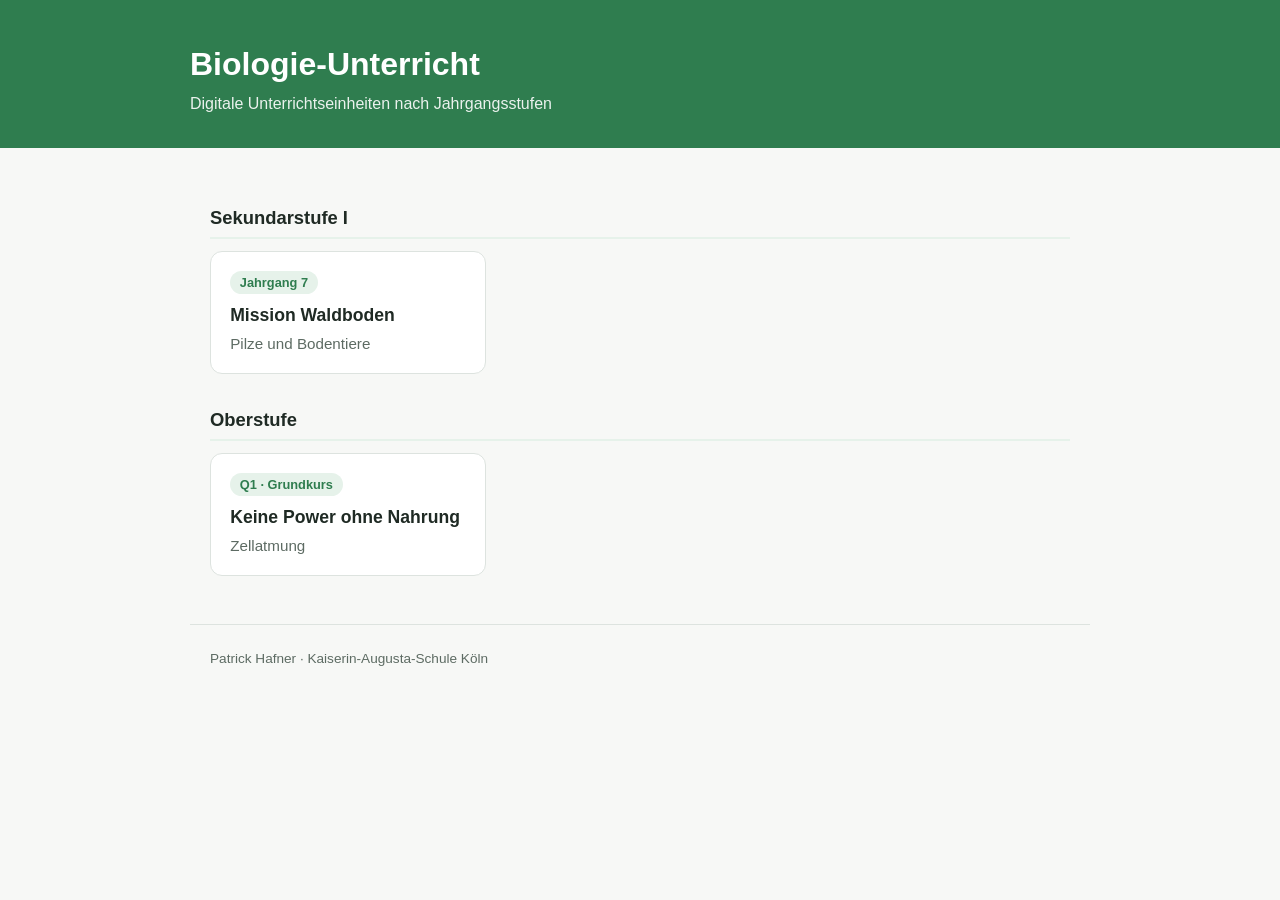
==== index.html @ 043a3196 "Startseite, gemeinsame Gestaltung und Ordnerstruktur anlegen Co-Authored-By: Claude Opus 5.5 <norepl" ====
<!DOCTYPE html>
<html lang="de">
<head>
  <meta charset="utf-8">
  <meta name="viewport" content="width=device-width, initial-scale=1">
  <title>Biologie-Unterricht | Digitale Unterrichtseinheiten</title>
  <link rel="stylesheet" href="style.css">
</head>
<body>
  <header>
    <div class="inhalt">
      <h1>Biologie-Unterricht</h1>
      <p>Digitale Unterrichtseinheiten nach Jahrgangsstufen</p>
    </div>
  </header>

  <main>
    <h2>Sekundarstufe I</h2>
    <div class="raster">
      <a class="karte" href="https://patrickha123.github.io/waldboden_bio_7/">
        <span class="stufe">Jahrgang 7</span>
        <h3>Mission Waldboden</h3>
        <p>Pilze und Bodentiere</p>
      </a>
    </div>

    <h2>Oberstufe</h2>
    <div class="raster">
      <a class="karte" href="https://patrickha123.github.io/zellatmung/zellatmung.html">
        <span class="stufe">Q1 · Grundkurs</span>
        <h3>Keine Power ohne Nahrung</h3>
        <p>Zellatmung</p>
      </a>
    </div>
  </main>

  <footer>
    Patrick Hafner · Kaiserin-Augusta-Schule Köln
  </footer>
</body>
</html>
---- style.css ----
:root {
  --akzent: #2f7d4f;
  --akzent-hell: #e6f2ea;
  --text: #1f2a24;
  --grau: #5d6b63;
  --hintergrund: #f7f8f6;
  --karte: #ffffff;
  --rand: #dde3df;
}

* { box-sizing: border-box; }

body {
  margin: 0;
  font-family: -apple-system, BlinkMacSystemFont, "Segoe UI", Roboto, Helvetica, Arial, sans-serif;
  color: var(--text);
  background: var(--hintergrund);
  line-height: 1.5;
}

header {
  background: var(--akzent);
  color: #fff;
  padding: 2.5rem 1.25rem 2rem;
}

header .inhalt, main, footer { max-width: 900px; margin: 0 auto; }

header h1 { margin: 0 0 .25rem; font-size: 2rem; }
header p { margin: 0; opacity: .9; }

main { padding: 1.5rem 1.25rem 3rem; }

h2 {
  font-size: 1.15rem;
  margin: 2rem 0 .75rem;
  padding-bottom: .35rem;
  border-bottom: 2px solid var(--akzent-hell);
}

.raster {
  display: grid;
  grid-template-columns: repeat(auto-fill, minmax(260px, 1fr));
  gap: 1rem;
}

.karte {
  display: block;
  background: var(--karte);
  border: 1px solid var(--rand);
  border-radius: 12px;
  padding: 1.1rem 1.2rem;
  text-decoration: none;
  color: inherit;
  transition: transform .15s ease, box-shadow .15s ease, border-color .15s ease;
}

.karte:hover, .karte:focus-visible {
  transform: translateY(-2px);
  box-shadow: 0 6px 18px rgba(0,0,0,.08);
  border-color: var(--akzent);
  outline: none;
}

.karte .stufe {
  display: inline-block;
  font-size: .8rem;
  font-weight: 600;
  color: var(--akzent);
  background: var(--akzent-hell);
  border-radius: 999px;
  padding: .1rem .6rem;
  margin-bottom: .5rem;
}

.karte h3 { margin: 0 0 .3rem; font-size: 1.1rem; }
.karte p { margin: 0; color: var(--grau); font-size: .95rem; }

.leer { color: var(--grau); font-style: italic; }

footer {
  padding: 1.5rem 1.25rem 2.5rem;
  color: var(--grau);
  font-size: .85rem;
  border-top: 1px solid var(--rand);
}
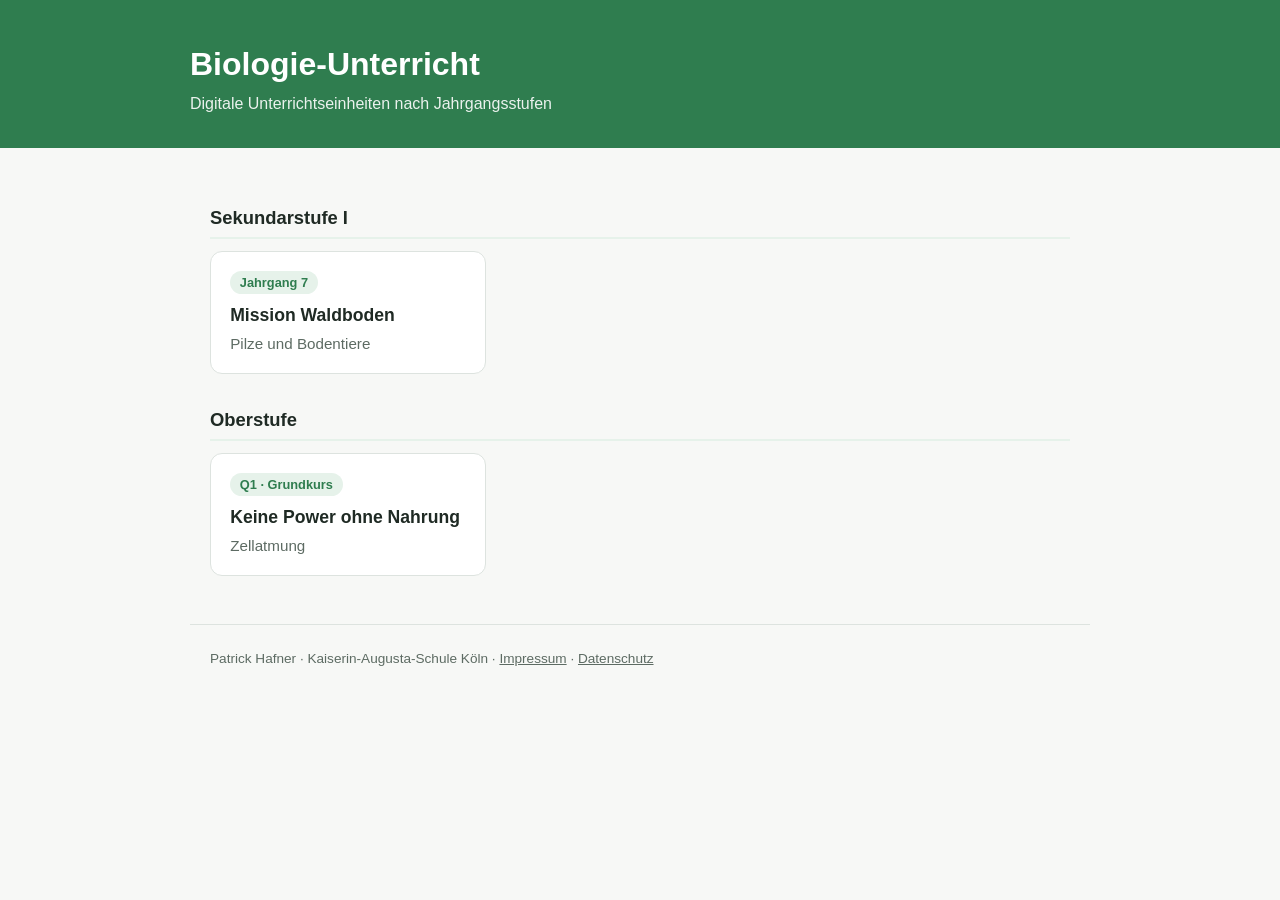
==== commit e4335803: "Impressum und Datenschutzerklärung ergänzen Co-Authored-By: Claude Opus 5.5 <noreply@anthropic.com> " ====
--- a/index.html
+++ b/index.html
@@ -35,7 +35,7 @@
   </main>
 
   <footer>
-    Patrick Hafner · Kaiserin-Augusta-Schule Köln
+    Patrick Hafner · Kaiserin-Augusta-Schule Köln · <a href="impressum.html">Impressum</a> · <a href="datenschutz.html">Datenschutz</a>
   </footer>
 </body>
 </html>
--- a/style.css
+++ b/style.css
@@ -84,3 +84,10 @@
   font-size: .85rem;
   border-top: 1px solid var(--rand);
 }
+
+footer a { color: var(--grau); }
+header a.zurueck { color: #fff; }
+.text { max-width: 720px; }
+.text h2 { margin-top: 1.5rem; }
+.text a { color: var(--akzent); }
+.stand { color: var(--grau); font-size: .9rem; margin-top: 2rem; }
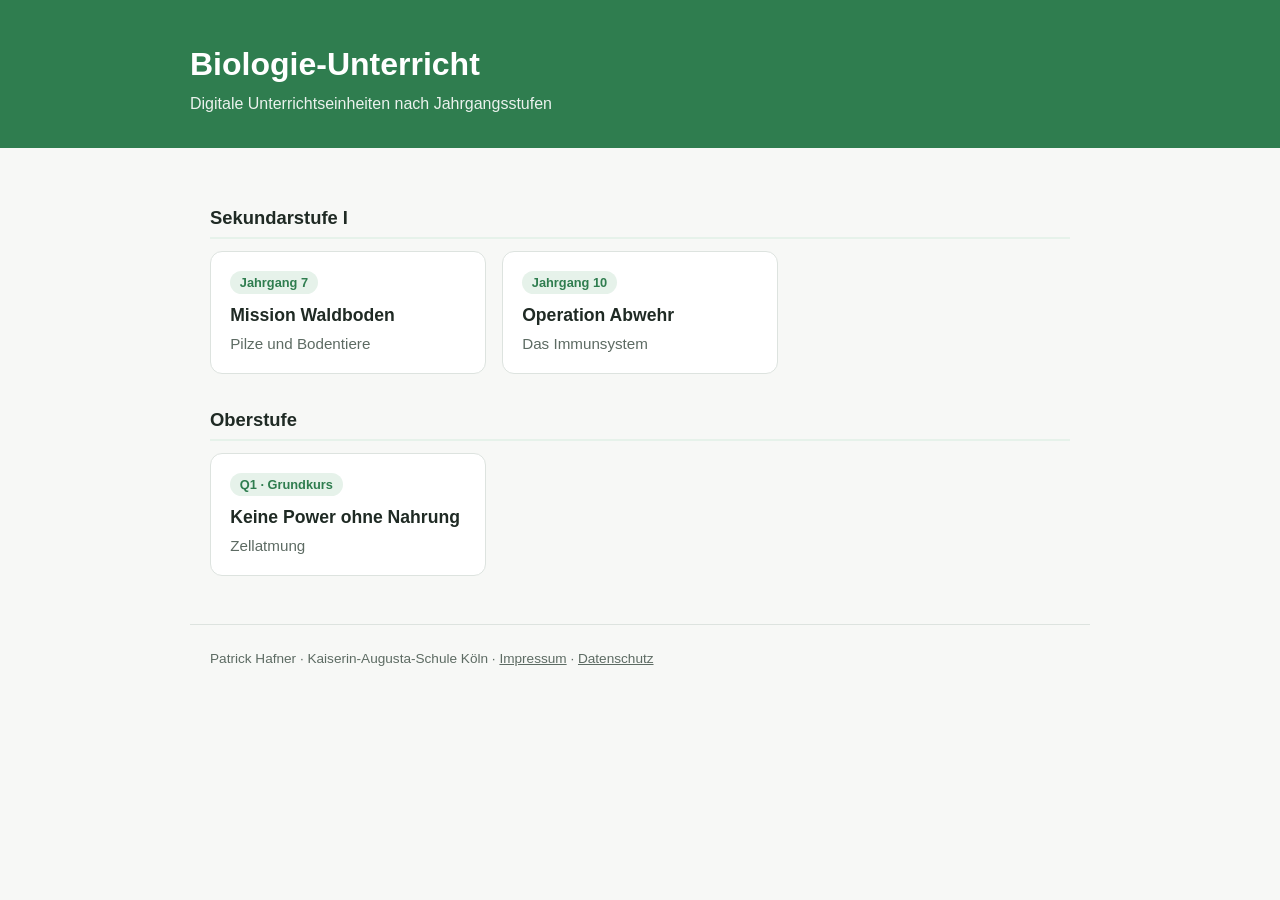
==== commit 590e03b4: "Neue Reihe: Operation Abwehr – Immunsystem (Jg. 10) Schülerseite mit 7 Missionen, Animationen, Spiel" ====
--- a/index.html
+++ b/index.html
@@ -22,6 +22,11 @@
         <h3>Mission Waldboden</h3>
         <p>Pilze und Bodentiere</p>
       </a>
+      <a class="karte" href="einheiten/immunsystem/index.html">
+        <span class="stufe">Jahrgang 10</span>
+        <h3>Operation Abwehr</h3>
+        <p>Das Immunsystem</p>
+      </a>
     </div>
 
     <h2>Oberstufe</h2>
